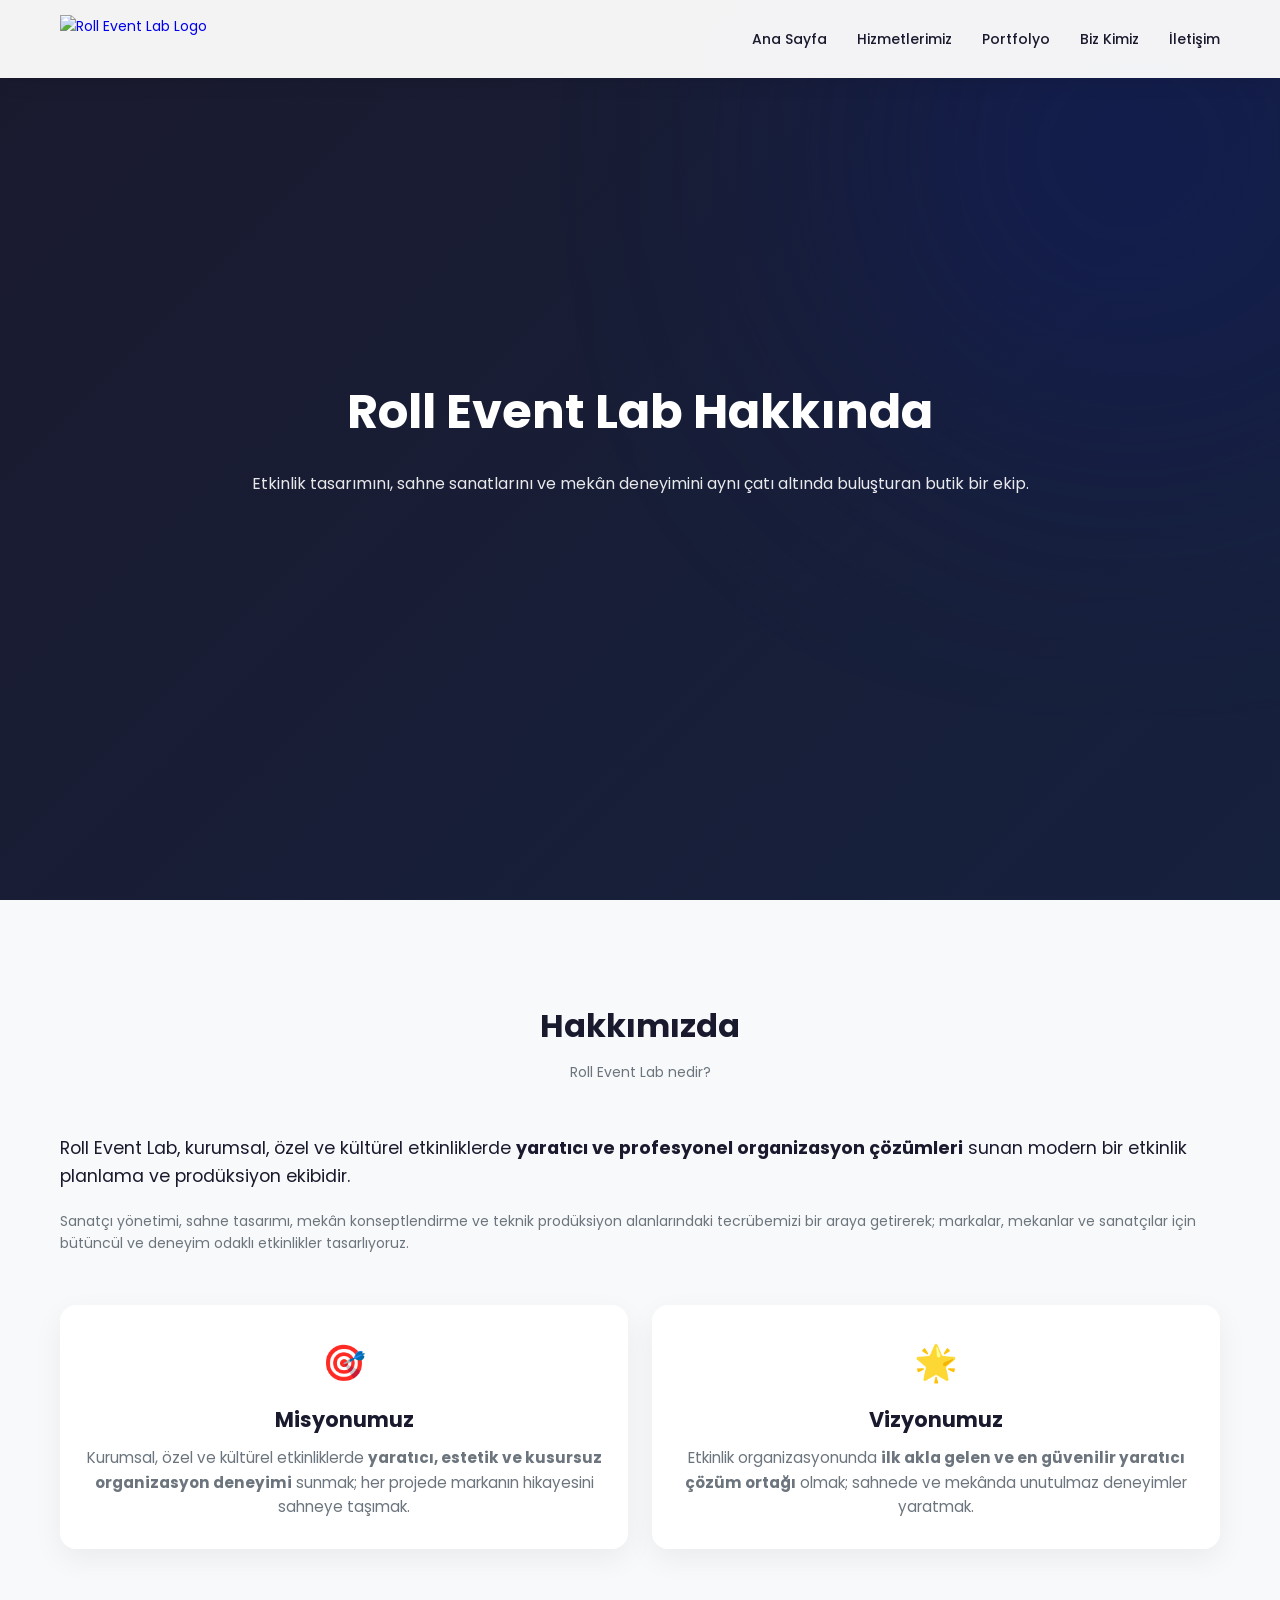
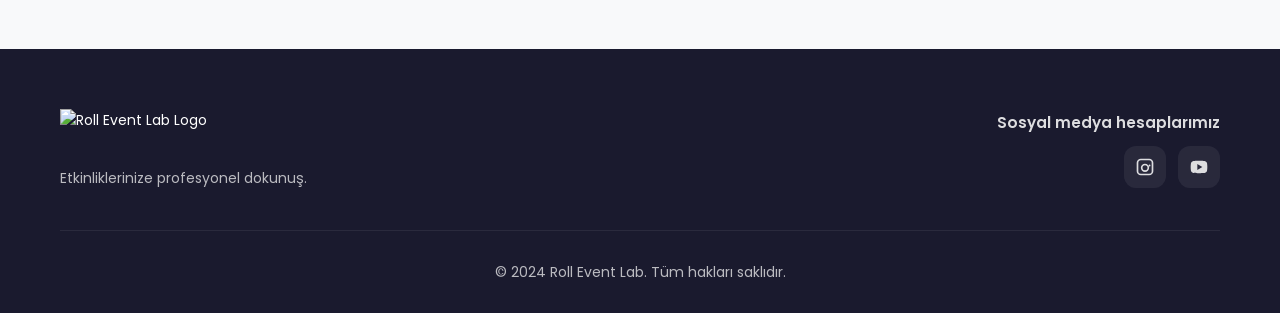
==== biz-kimiz.html @ 94742349 "Initial commit" ====
<!DOCTYPE html>
<html lang="tr">
<head>
    <meta charset="UTF-8">
    <meta name="viewport" content="width=device-width, initial-scale=1.0">
    <title>Biz Kimiz? | Roll Event Lab</title>
    <link rel="stylesheet" href="css.css">
    <link href="https://fonts.googleapis.com/css2?family=Poppins:wght@300;400;500;600;700&display=swap" rel="stylesheet">
</head>
<body>
    <nav class="navbar">
        <div class="container">
            <a href="index.html#anasayfa" class="logo"><img src="images/logo.jpg" alt="Roll Event Lab Logo"></a>
            <ul class="nav-links">
                <li><a href="index.html#anasayfa">Ana Sayfa</a></li>
                <li><a href="index.html#hizmetler">Hizmetlerimiz</a></li>
                <li><a href="portfolyo.html">Portfolyo</a></li>
                <li><a href="biz-kimiz.html">Biz Kimiz</a></li>
                <li><a href="index.html#iletisim">İletişim</a></li>
            </ul>
            <div class="hamburger">
                <span></span>
                <span></span>
                <span></span>
            </div>
        </div>
    </nav>

    <main class="about-detail-page">
        <section class="hero about-hero">
            <div class="hero-content">
                <h1>Roll Event Lab Hakkında</h1>
                <p>Etkinlik tasarımını, sahne sanatlarını ve mekân deneyimini aynı çatı altında buluşturan butik bir ekip.</p>
            </div>
        </section>

        <section id="hakkimizda-detay" class="about">
            <div class="container">
                <h2 class="section-title">Hakkımızda</h2>
                <p class="section-subtitle">Roll Event Lab nedir?</p>
                
                <div class="about-content">
                    <div class="about-text">
                        <p class="lead">
                            Roll Event Lab, kurumsal, özel ve kültürel etkinliklerde
                            <strong>yaratıcı ve profesyonel organizasyon çözümleri</strong> sunan modern bir etkinlik planlama ve prodüksiyon ekibidir.
                        </p>
                        <p>
                            Sanatçı yönetimi, sahne tasarımı, mekân konseptlendirme ve teknik prodüksiyon alanlarındaki tecrübemizi bir araya getirerek;
                            markalar, mekanlar ve sanatçılar için bütüncül ve deneyim odaklı etkinlikler tasarlıyoruz.
                        </p>
                    </div>
                </div>

                <div class="about-cards">
                    <div class="about-card">
                        <div class="about-card-icon">🎯</div>
                        <h3 class="about-card-title">Misyonumuz</h3>
                        <p>
                            Kurumsal, özel ve kültürel etkinliklerde
                            <strong>yaratıcı, estetik ve kusursuz organizasyon deneyimi</strong> sunmak; her projede markanın hikayesini sahneye taşımak.
                        </p>
                    </div>
                    <div class="about-card">
                        <div class="about-card-icon">🌟</div>
                        <h3 class="about-card-title">Vizyonumuz</h3>
                        <p>
                            Etkinlik organizasyonunda
                            <strong>ilk akla gelen ve en güvenilir yaratıcı çözüm ortağı</strong> olmak;
                            sahnede ve mekânda unutulmaz deneyimler yaratmak.
                        </p>
                    </div>
                </div>
            </div>
        </section>
    </main>

    <footer class="footer">
        <div class="container">
            <div class="footer-content">
                <div class="footer-brand">
                    <a href="index.html#anasayfa" class="logo"><img src="images/logo.jpg" alt="Roll Event Lab Logo"></a>
                    <p>Etkinliklerinize profesyonel dokunuş.</p>
                </div>
                <div class="footer-social">
                    <p class="footer-social-title">Sosyal medya hesaplarımız</p>
                    <div class="footer-social-links">
                        <a class="social-link" href="https://www.instagram.com/rolleventlab/" target="_blank" rel="noopener noreferrer" aria-label="Instagram">
                            <svg viewBox="0 0 24 24" aria-hidden="true" focusable="false">
                                <path d="M7 2h10a5 5 0 0 1 5 5v10a5 5 0 0 1-5 5H7a5 5 0 0 1-5-5V7a5 5 0 0 1 5-5zm10 2H7a3 3 0 0 0-3 3v10a3 3 0 0 0 3 3h10a3 3 0 0 0 3-3V7a3 3 0 0 0-3-3zm-5 4a5 5 0 1 1 0 10 5 5 0 0 1 0-10zm0 2a3 3 0 1 0 0 6 3 3 0 0 0 0-6zm5.5-.9a1.1 1.1 0 1 1 0 2.2 1.1 1.1 0 0 1 0-2.2z"/>
                            </svg>
                        </a>
                        <a class="social-link" href="https://www.youtube.com/@mabollaplus" target="_blank" rel="noopener noreferrer" aria-label="YouTube">
                            <svg viewBox="0 0 24 24" aria-hidden="true" focusable="false">
                                <path d="M21.6 7.2a3 3 0 0 0-2.1-2.1C17.6 4.6 12 4.6 12 4.6s-5.6 0-7.5.5A3 3 0 0 0 2.4 7.2 31.7 31.7 0 0 0 2 12a31.7 31.7 0 0 0 .4 4.8 3 3 0 0 0 2.1 2.1c1.9.5 7.5.5 7.5.5s5.6 0 7.5-.5a3 3 0 0 0 2.1-2.1A31.7 31.7 0 0 0 22 12a31.7 31.7 0 0 0-.4-4.8zM10 15.5v-7l6 3.5-6 3.5z"/>
                            </svg>
                        </a>
                    </div>
                </div>
            </div>
            <div class="footer-bottom">
                <p>&copy; 2024 Roll Event Lab. Tüm hakları saklıdır.</p>
            </div>
        </div>
    </footer>

    <script src="js.js"></script>
</body>
</html>
---- css.css ----
* {
    margin: 0;
    padding: 0;
    box-sizing: border-box;
}

:root {
    --primary: #001DA5;
    --secondary: #FF6B6B;
    --dark: #1a1a2e;
    --light: #f8f9fa;
    --gray: #6c757d;
}

body {
    font-family: 'Poppins', sans-serif;
    color: var(--dark);
    line-height: 1.6;
    font-size: 14px;
}

.container {
    max-width: 1200px;
    margin: 0 auto;
    padding: 0 20px;
}

/* Navbar */
.navbar {
    position: fixed;
    top: 0;
    width: 100%;
    background: rgba(255, 255, 255, 0.95);
    backdrop-filter: blur(10px);
    z-index: 1000;
    padding: 15px 0;
    box-shadow: 0 2px 20px rgba(0,0,0,0.1);
}

.navbar .container {
    display: flex;
    justify-content: space-between;
    align-items: center;
}

.logo {
    display: flex;
    align-items: center;
    text-decoration: none;
}

.logo img {
    height: 48px;
    width: auto;
    object-fit: contain;
    transition: transform 0.3s ease;
}

.logo:hover img {
    transform: scale(1.03);
}

.logo span {
    color: var(--primary);
    font-weight: 400;
}

.nav-links {
    display: flex;
    list-style: none;
    gap: 30px;
}

.nav-links a {
    text-decoration: none;
    color: var(--dark);
    font-weight: 500;
    transition: color 0.3s;
}

.nav-links a:hover {
    color: var(--primary);
}

.nav-item-has-dropdown {
    position: relative;
}

.nav-dropdown {
    position: absolute;
    top: 130%;
    left: 0;
    list-style: none;
    padding: 10px 0;
    margin: 0;
    min-width: 190px;
    background: #fff;
    box-shadow: 0 12px 30px rgba(0,0,0,0.12);
    border-radius: 12px;
    display: none;
    z-index: 1100;
}

.nav-dropdown li a {
    display: block;
    padding: 8px 16px;
    font-size: 0.9rem;
    color: var(--dark);
    white-space: nowrap;
}

.nav-dropdown li a:hover {
    background: rgba(108, 99, 255, 0.06);
    color: var(--primary);
}

@media (hover: hover) {
    .nav-item-has-dropdown:hover .nav-dropdown {
        display: block;
    }
}

.hamburger {
    display: none;
    flex-direction: column;
    cursor: pointer;
    gap: 5px;
}

.hamburger span {
    width: 25px;
    height: 3px;
    background: var(--dark);
    transition: 0.3s;
}

/* Hero */
.hero {
    height: 100vh;
    background: linear-gradient(135deg, var(--dark) 0%, #16213e 100%);
    display: flex;
    align-items: center;
    justify-content: center;
    text-align: center;
    color: white;
    position: relative;
    overflow: hidden;
}

.hero::before {
    content: '';
    position: absolute;
    width: 500px;
    height: 500px;
    background: var(--primary);
    border-radius: 50%;
    filter: blur(150px);
    opacity: 0.3;
    top: -100px;
    right: -100px;
}

.hero-content {
    z-index: 1;
}

.hero h1 {
    font-size: 3rem;
    margin-bottom: 20px;
    font-weight: 700;
}

.hero h1 span {
    color: var(--primary);
}

.hero p {
    font-size: 1rem;
    margin-bottom: 30px;
    opacity: 0.9;
}

.btn {
    display: inline-block;
    padding: 15px 40px;
    background: var(--primary);
    color: white;
    text-decoration: none;
    border-radius: 50px;
    font-weight: 600;
    transition: transform 0.3s, box-shadow 0.3s;
    border: none;
    cursor: pointer;
}

.btn:hover {
    transform: translateY(-3px);
    box-shadow: 0 10px 30px rgba(108, 99, 255, 0.4);
}

/* Section Titles */
.section-title {
    font-size: 2rem;
    text-align: center;
    margin-bottom: 10px;
}

.section-subtitle {
    text-align: center;
    color: var(--gray);
    margin-bottom: 50px;
}

/* Services */
.services {
    padding: 100px 0;
    background: var(--light);
}

.services-grid {
    display: grid;
    grid-template-columns: repeat(3, minmax(0, 1fr));
    gap: 24px;
}

.service-card {
    background: white;
    padding: 28px 22px;
    border-radius: 20px;
    text-align: center;
    transition: transform 0.3s, box-shadow 0.3s;
    text-decoration: none;
    display: block;
    color: inherit;
}

.service-card:hover {
    transform: translateY(-10px);
    box-shadow: 0 20px 40px rgba(0,0,0,0.1);
}

.service-icon {
    font-size: 3rem;
    margin-bottom: 20px;
}

.service-card h3 {
    margin-bottom: 15px;
    color: var(--dark);
}

.service-card p {
    color: var(--gray);
}

.service-sublist {
    list-style: none;
    margin-top: 15px;
    padding-left: 0;
    color: var(--gray);
    font-size: 0.9rem;
}

.service-sublist li {
    margin-bottom: 4px;
}

.service-sublist li::before {
    content: "•";
    margin-right: 6px;
    color: var(--primary);
}

/* Service Detail Pages */
.service-detail-hero {
    height: 60vh;
    min-height: 400px;
    background-size: cover;
    background-position: center;
    background-color: var(--dark);
    display: flex;
    align-items: center;
    justify-content: center;
    position: relative;
    color: white;
    text-align: center;
    margin-top: 60px;
}

.service-detail-hero::before {
    content: '';
    position: absolute;
    inset: 0;
    background: rgba(26, 26, 46, 0.7);
}

.service-detail-hero .hero-content {
    position: relative;
    z-index: 1;
    max-width: 800px;
    padding: 0 20px;
}

.service-detail-hero h1 {
    font-size: 3.5rem;
    margin-bottom: 20px;
    font-weight: 700;
}

.service-detail-hero p {
    font-size: 1.2rem;
    opacity: 0.9;
}

.service-sub-sections {
    padding: 80px 0;
    background: var(--light);
}

.sub-service-row {
    display: flex;
    align-items: center;
    gap: 50px;
    margin-bottom: 80px;
}

.sub-service-row:last-child {
    margin-bottom: 0;
}

.sub-service-row:nth-child(even) {
    flex-direction: row-reverse;
}

.sub-service-image {
    flex: 1;
    border-radius: 20px;
    overflow: hidden;
    box-shadow: 0 15px 35px rgba(0,0,0,0.1);
}

.sub-service-image img {
    width: 100%;
    height: 400px;
    object-fit: cover;
    display: block;
    background: #eef2f5; 
}

.sub-service-text {
    flex: 1;
}

.sub-service-text h2 {
    font-size: 2rem;
    color: var(--primary);
    margin-bottom: 20px;
}

.sub-service-text p {
    font-size: 1.1rem;
    color: var(--gray);
    line-height: 1.8;
}

/* Animated Scrolling Portfolio (Marquee) */
.scrolling-portfolio {
    display: flex;
    height: 100vh;
    padding-top: 70px; /* Navbar height */
    padding-bottom: 0;
    overflow: hidden;
    gap: 0;
    background: var(--dark);
    padding-inline: 0;
}

.scroll-column {
    flex: 1;
    overflow: hidden;
    position: relative;
    border-radius: 0;
}

.scroll-track {
    display: flex;
    flex-direction: column;
    gap: 0;
    width: 100%;
}

.scroll-column.up .scroll-track {
    animation: scroll-up 45s linear infinite;
}

.scroll-column.down .scroll-track {
    transform: translateY(-50%);
    animation: scroll-down 45s linear infinite;
}

.scroll-column:hover .scroll-track {
    animation-play-state: paused;
}

.scroll-item {
    width: 100%;
    position: relative;
    border-radius: 0;
    overflow: hidden;
    cursor: crosshair;
}

.scroll-item img {
    width: 100%;
    height: auto;
    display: block;
    transition: transform 0.5s ease;
    background: var(--dark);
}

.scroll-item:hover img {
    transform: scale(1.08); /* Hover'da hafif yakınlaşsın */
}

@keyframes scroll-up {
    0% { transform: translateY(0); }
    100% { transform: translateY(-50%); }
}

@keyframes scroll-down {
    0% { transform: translateY(-50%); }
    100% { transform: translateY(0); }
}

/* Portfolio (Homepage) */
.portfolio {
    padding: 100px 0;
}

.portfolio-grid {
    column-count: 3;
    column-gap: 25px;
}

.portfolio-item {
    position: relative;
    border-radius: 20px;
    overflow: hidden;
    cursor: pointer;
    margin-bottom: 25px;
    break-inside: avoid;
}

.portfolio-image {
    width: 100%;
    height: 260px;
    object-fit: cover;
    object-position: center;
    display: block;
    transition: transform 0.5s;
}

/* Ekran Okuyucular İçin Erişilebilirlik (Accessibility) */
.sr-only {
    position: absolute;
    width: 1px;
    height: 1px;
    padding: 0;
    margin: -1px;
    overflow: hidden;
    clip: rect(0, 0, 0, 0);
    white-space: nowrap;
    border-width: 0;
}

.portfolio-overlay {
    position: absolute;
    bottom: 0;
    left: 0;
    right: 0;
    padding: 30px;
    background: linear-gradient(transparent, rgba(0,0,0,0.8));
    color: white;
    transform: translateY(20px);
    opacity: 0;
    transition: 0.3s;
}

.portfolio-item:hover .portfolio-overlay {
    transform: translateY(0);
    opacity: 1;
}

.portfolio-item:hover .portfolio-image {
    transform: scale(1.1);
}

.portfolio-overlay h3 {
    font-size: 1.3rem;
    margin-bottom: 5px;
}

.portfolio-overlay p {
    opacity: 0.8;
    font-size: 0.9rem;
}

/* About */
.about {
    padding: 100px 0;
    background: var(--light);
}

.about-cards {
    margin-top: 50px;
    display: grid;
    grid-template-columns: repeat(auto-fit, minmax(260px, 1fr));
    gap: 24px;
}

.about-card {
    background: #fff;
    padding: 30px 24px;
    border-radius: 16px;
    text-align: center;
    box-shadow: 0 10px 30px rgba(0,0,0,0.06);
}

.about-card-icon {
    font-size: 2.2rem;
    margin-bottom: 12px;
}

.about-card-title {
    font-size: 1.3rem;
    margin-bottom: 10px;
}

.about-card p {
    color: var(--gray);
    font-size: 0.95rem;
    line-height: 1.6;
}

.about-text .lead {
    font-size: 1.1rem;
    color: var(--dark);
    margin-bottom: 20px;
}

.about-text p {
    color: var(--gray);
    margin-bottom: 15px;
}

.stats {
    display: flex;
    gap: 50px;
    margin-top: 40px;
    justify-content: center;
}

.stat {
    text-align: center;
}

.stat-number {
    display: block;
    font-size: 2.5rem;
    font-weight: 700;
    color: var(--primary);
}

.stat-label {
    color: var(--gray);
    font-size: 0.9rem;
}

/* Contact */
.contact {
    padding: 70px 0;
}

.contact-wrapper {
    display: grid;
    grid-template-columns: 1fr 2fr;
    gap: 50px;
}

.contact-item {
    display: flex;
    gap: 15px;
    margin-bottom: 30px;
}

.contact-icon {
    font-size: 1.5rem;
}

.contact-item h4 {
    margin-bottom: 5px;
}

.contact-item p {
    color: var(--gray);
}

.contact-form {
    display: flex;
    flex-direction: column;
    gap: 20px;
}

.contact-form input,
.contact-form textarea {
    padding: 10px 15px;
    border: 2px solid #eee;
    border-radius: 10px;
    font-family: inherit;
    font-size: 0.9rem;
    transition: border-color 0.3s;
}

.contact-form input:focus,
.contact-form textarea:focus {
    outline: none;
    border-color: var(--primary);
}

/* Footer */
.footer {
    background: var(--dark);
    color: white;
    padding: 60px 0 30px;
}

.footer-content {
    display: flex;
    justify-content: space-between;
    align-items: center;
    margin-bottom: 40px;
}

.footer-brand .logo {
    color: white;
}

.footer-brand p {
    margin-top: 10px;
    opacity: 0.7;
}

.footer-social {
    display: flex;
    flex-direction: column;
    align-items: flex-end;
    gap: 10px;
}

.footer-social-title {
    margin: 0;
    font-size: 0.95rem;
    font-weight: 600;
    opacity: 0.85;
}

.footer-social-links {
    display: flex;
    gap: 12px;
}

.footer-social a {
    color: white;
    text-decoration: none;
    opacity: 0.85;
    transition: opacity 0.2s, transform 0.2s, background 0.2s;
}

.social-link {
    width: 42px;
    height: 42px;
    display: inline-flex;
    align-items: center;
    justify-content: center;
    border-radius: 12px;
    background: rgba(255, 255, 255, 0.08);
}

.social-link svg {
    width: 20px;
    height: 20px;
    fill: currentColor;
}

.footer-social a:hover {
    opacity: 1;
    transform: translateY(-2px);
    background: rgba(255, 255, 255, 0.14);
}

.footer-bottom {
    text-align: center;
    padding-top: 30px;
    border-top: 1px solid rgba(255,255,255,0.1);
    opacity: 0.7;
}

/* Responsive */
@media (max-width: 768px) {
    .nav-links {
        position: fixed;
        top: 60px;
        left: 0;
        right: 0;
        background: white;
        flex-direction: column;
        gap: 15px;
        padding: 15px 20px;
        box-shadow: 0 10px 30px rgba(0,0,0,0.15);
        display: none;
        z-index: 1001;
    }
    
    .nav-links.active {
        display: flex;
    }

    .nav-item-has-dropdown {
        width: 100%;
    }

    .nav-dropdown {
        position: static;
        box-shadow: none;
        border-radius: 0;
        padding: 4px 0 0;
    }
    
    .hamburger {
        display: flex;
        z-index: 1002;
    }
    
    .hero h1 {
        font-size: 2.2rem;
    }
    
    .services-grid {
        grid-template-columns: repeat(1, minmax(0, 1fr));
    }
    
    .portfolio-grid {
        column-count: 1;
    }
    
    .contact-wrapper {
        grid-template-columns: 1fr;
    }
    
    .stats {
        flex-direction: column;
        gap: 20px;
    }
    
    .sub-service-row, .sub-service-row:nth-child(even) {
        flex-direction: column;
        gap: 30px;
    }
    
    .service-detail-hero h1 {
        font-size: 2.2rem;
    }
    
    .sub-service-image img {
        height: 250px;
    }
    
    .footer-content {
        flex-direction: column;
        text-align: center;
        gap: 30px;
    }
    
    .footer-social {
        align-items: center;
    }
}

/* --- Portfolio Modal (Popup) --- */
.portfolio-modal {
    position: fixed;
    top: 0;
    left: 0;
    width: 100vw;
    height: 100vh;
    background: rgba(10, 10, 20, 0.75);
    backdrop-filter: blur(15px);
    -webkit-backdrop-filter: blur(15px);
    z-index: 9999;
    display: flex;
    align-items: center;
    justify-content: center;
    opacity: 0;
    visibility: hidden;
    transition: opacity 0.4s ease, visibility 0.4s;
    padding: 20px;
}

.portfolio-modal.active {
    opacity: 1;
    visibility: visible;
}

.modal-content {
    background: #1e1e2f;
    border-radius: 20px;
    width: 100%;
    max-width: 900px;
    max-height: 90vh;
    display: flex;
    overflow: hidden;
    box-shadow: 0 30px 60px rgba(0,0,0,0.5);
    transform: translateY(30px) scale(0.95);
    transition: transform 0.4s cubic-bezier(0.165, 0.84, 0.44, 1);
    position: relative;
}

.portfolio-modal.active .modal-content {
    transform: translateY(0) scale(1);
}

.modal-close {
    position: absolute;
    top: 20px;
    right: 20px;
    width: 40px;
    height: 40px;
    background: rgba(255, 255, 255, 0.1);
    backdrop-filter: blur(5px);
    border-radius: 50%;
    display: flex;
    align-items: center;
    justify-content: center;
    cursor: pointer;
    font-size: 1.5rem;
    color: white;
    z-index: 10;
    transition: background 0.3s, transform 0.3s;
    border: none;
}

.modal-close:hover {
    background: rgba(255, 255, 255, 0.25);
    transform: scale(1.1);
}

.modal-image {
    flex: 1.3;
    background: #000;
}

.modal-image img {
    width: 100%;
    height: 100%;
    object-fit: cover;
    display: block;
}

.modal-text {
    flex: 1;
    padding: 40px;
    display: flex;
    flex-direction: column;
    justify-content: center;
}

.modal-text h2 {
    font-size: 2rem;
    color: var(--primary);
    margin-bottom: 15px;
    line-height: 1.2;
}

.modal-text p {
    font-size: 1.05rem;
    color: var(--light);
    line-height: 1.7;
    opacity: 0.9;
}

/* Slider in Modal */
.modal-slider {
    position: relative;
    width: 100%;
    height: 100%;
    overflow: hidden;
    background: #000;
}

.slider-track {
    display: flex;
    width: 100%;
    height: 100%;
    transition: transform 0.4s cubic-bezier(0.25, 1, 0.5, 1);
}

.slider-slide {
    min-width: 100%;
    height: 100%;
    position: relative;
    display: flex;
    align-items: center;
    justify-content: center;
}

.slider-slide img {
    width: 100%;
    height: 100%;
    object-fit: cover;
    display: block;
}

.slider-btn {
    position: absolute;
    top: 50%;
    transform: translateY(-50%);
    background: rgba(10, 10, 20, 0.6);
    color: white;
    border: none;
    width: 44px;
    height: 44px;
    border-radius: 50%;
    display: flex;
    align-items: center;
    justify-content: center;
    cursor: pointer;
    z-index: 10;
    transition: background 0.3s, transform 0.3s;
    font-size: 1.2rem;
    backdrop-filter: blur(5px);
}

.slider-btn:hover {
    background: var(--primary); 
    transform: translateY(-50%) scale(1.1);
}

.slider-btn.prev { left: 15px; }
.slider-btn.next { right: 15px; }

.slider-dots {
    position: absolute;
    bottom: 25px;
    left: 50%;
    transform: translateX(-50%);
    display: flex;
    gap: 8px;
    z-index: 10;
}

.slider-dot {
    width: 10px;
    height: 10px;
    border-radius: 50%;
    background: rgba(255, 255, 255, 0.3);
    cursor: pointer;
    transition: background 0.3s, transform 0.3s;
}

.slider-dot.active {
    background: white;
    transform: scale(1.3);
}

@media (max-width: 992px) {
    .scroll-column:nth-child(4) { display: none; } /* Tablette 3 kolon kalsın */
}

@media (max-width: 768px) {
    .modal-content {
        flex-direction: column;
        overflow-y: auto;
    }
    .modal-image {
        height: 300px;
        flex: none;
    }
    .modal-text {
        padding: 30px 20px;
    }
}

@media (max-width: 576px) {
    .scrolling-portfolio { padding-top: 60px; }
    .scroll-column:nth-child(3) { display: none; } /* Mobilde 2 kolon kalsın */
}

/* ------------------------------------------- */
/* Ana Sayfa: Yatay Akan Portfolyo (Marquee)   */
/* ------------------------------------------- */
.portfolio-marquee-section {
    padding: var(--section-padding) 0;
    background: var(--light);
    overflow: hidden; 
}

.hm-wrapper {
    position: relative;
    width: 100vw;
    height: 380px;
    overflow: hidden;
    display: flex;
    align-items: center;
    margin-left: calc(-50vw + 50%); /* Full width hack */
}

/* Sol ve sağ kenarlara fade efekti */
.hm-wrapper::before,
.hm-wrapper::after {
    content: '';
    position: absolute;
    top: 0;
    width: 10%;
    height: 100%;
    z-index: 2;
    pointer-events: none;
}
.hm-wrapper::before {
    left: 0;
    background: linear-gradient(to right, var(--light) 0%, transparent 100%);
}
.hm-wrapper::after {
    right: 0;
    background: linear-gradient(to left, var(--light) 0%, transparent 100%);
}

.hm-track {
    display: flex;
    gap: 30px;
    width: max-content;
    animation: hmScroll 35s linear infinite;
}

.hm-track:hover {
    animation-play-state: paused;
}

.hm-item {
    width: 500px;
    height: 320px;
    border-radius: 12px;
    overflow: hidden;
    position: relative;
    box-shadow: 0 10px 30px rgba(0, 0, 0, 0.1);
    transition: transform 0.4s ease, box-shadow 0.4s ease;
    cursor: auto;
}

.hm-item:hover {
    transform: translateY(-8px) scale(1.02);
    box-shadow: 0 15px 40px rgba(0, 0, 0, 0.15);
}

.hm-item img {
    width: 100%;
    height: 100%;
    object-fit: cover;
    display: block;
    transition: transform 0.6s ease;
}

.hm-item:hover img {
    transform: scale(1.06); 
}

@keyframes hmScroll {
    0% {
        transform: translateX(0);
    }
    100% {
        transform: translateX(calc(-50% - 15px)); 
    }
}

@media (max-width: 992px) {
    .hm-item {
        width: 350px;
        height: 250px;
    }
    .hm-wrapper { height: 300px; }
}

@media (max-width: 576px) {
    .hm-item {
        width: 280px;
        height: 200px;
    }
    .hm-wrapper { height: 250px; }
    .hm-wrapper::before, .hm-wrapper::after {
        width: 12%;
    }
}

/* ------------------------------------------- */
/* Portfolyo Sayfası: Filtrelenebilir Masonry Grid */
/* ------------------------------------------- */
.portfolio-page-header {
    padding-top: 150px;
    padding-bottom: 40px;
    background: var(--light);
}

.portfolio-filters {
    display: flex;
    justify-content: center;
    flex-wrap: wrap;
    gap: 15px;
    margin-top: 40px;
}

.filter-btn {
    padding: 10px 24px;
    background: transparent;
    border: 2px solid var(--primary);
    color: var(--primary);
    border-radius: 30px;
    font-weight: 500;
    cursor: pointer;
    transition: all 0.3s ease;
    font-family: 'Space Grotesk', sans-serif;
    letter-spacing: 0.5px;
}

.filter-btn:hover,
.filter-btn.active {
    background: var(--primary);
    color: white;
}

.portfolio-grid-container {
    padding-bottom: 100px;
    min-height: 50vh;
}

.portfolio-gallery {
    display: grid;
    grid-template-columns: repeat(auto-fill, minmax(300px, 1fr));
    gap: 30px;
    transition: all 0.5s ease;
}

.gallery-item {
    position: relative;
    border-radius: 12px;
    overflow: hidden;
    aspect-ratio: 4/5;
    cursor: pointer;
    box-shadow: 0 4px 15px rgba(0,0,0,0.05);
    transition: transform 0.4s ease, opacity 0.4s ease, box-shadow 0.4s ease;
}

.gallery-item.hidden {
    display: none;
}

.gallery-item img {
    width: 100%;
    height: 100%;
    object-fit: cover;
    display: block;
    transition: transform 0.6s ease;
}

.gallery-item:hover img {
    transform: scale(1.08);
}

.gallery-overlay {
    position: absolute;
    bottom: 0; left: 0; width: 100%;
    padding: 60px 20px 20px;
    background: linear-gradient(to top, rgba(0,0,0,0.9), transparent);
    color: white;
    transform: translateY(10px);
    opacity: 0;
    transition: all 0.4s ease;
}

.gallery-item:hover .gallery-overlay {
    transform: translateY(0);
    opacity: 1;
}

.gallery-overlay h3 {
    margin-bottom: 5px;
    font-size: 1.25rem;
    font-weight: 600;
}

.gallery-overlay span {
    font-size: 0.85rem;
    color: var(--primary-light, #9d96ff);
    text-transform: uppercase;
    letter-spacing: 1.5px;
    font-weight: 500;
}
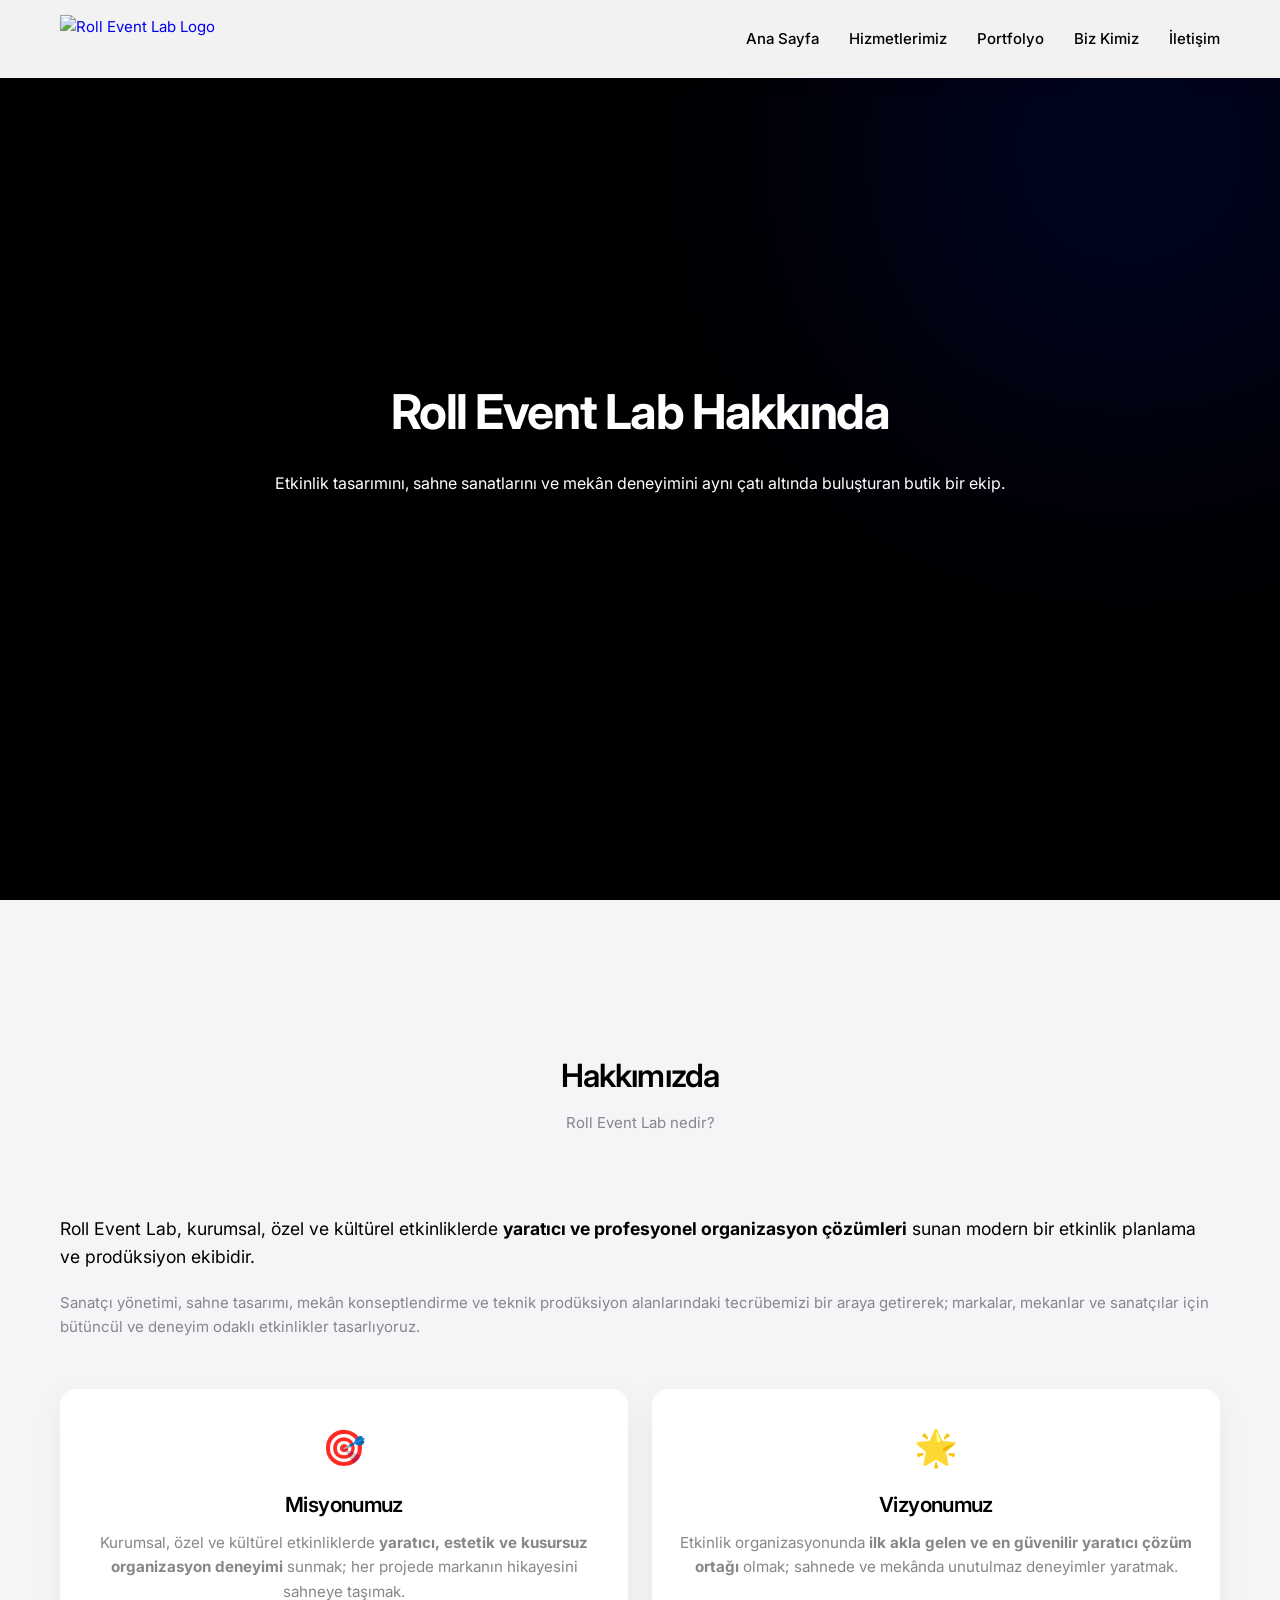
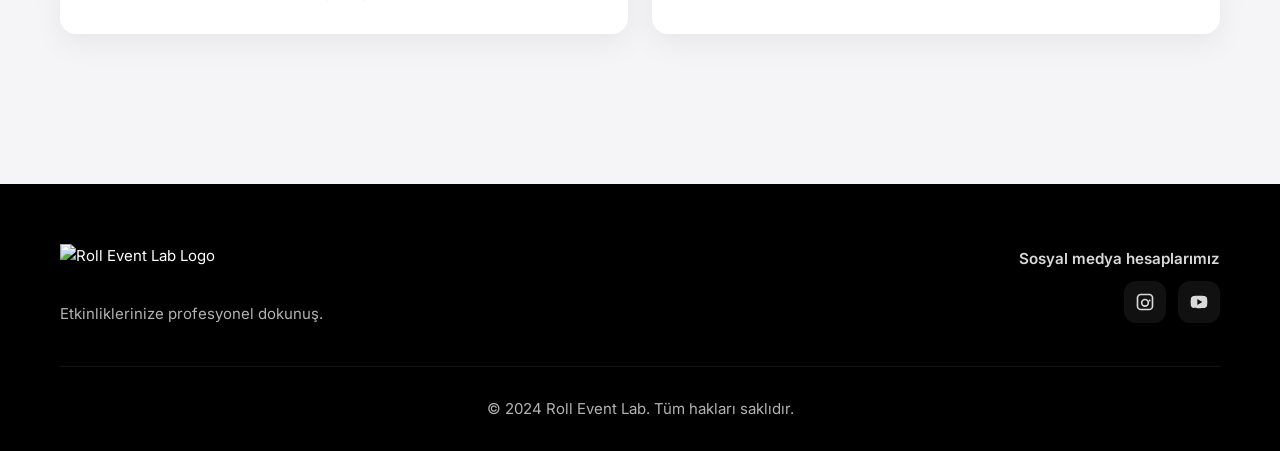
==== commit dfb67129: "add" ====
--- a/biz-kimiz.html
+++ b/biz-kimiz.html
@@ -1,12 +1,15 @@
 <!DOCTYPE html>
 <html lang="tr">
+
 <head>
     <meta charset="UTF-8">
     <meta name="viewport" content="width=device-width, initial-scale=1.0">
     <title>Biz Kimiz? | Roll Event Lab</title>
     <link rel="stylesheet" href="css.css">
-    <link href="https://fonts.googleapis.com/css2?family=Poppins:wght@300;400;500;600;700&display=swap" rel="stylesheet">
+    <link href="https://fonts.googleapis.com/css2?family=Inter:wght@300;400;500;600;700&display=swap"
+        rel="stylesheet">
 </head>
+
 <body>
     <nav class="navbar">
         <div class="container">
@@ -30,7 +33,8 @@
         <section class="hero about-hero">
             <div class="hero-content">
                 <h1>Roll Event Lab Hakkında</h1>
-                <p>Etkinlik tasarımını, sahne sanatlarını ve mekân deneyimini aynı çatı altında buluşturan butik bir ekip.</p>
+                <p>Etkinlik tasarımını, sahne sanatlarını ve mekân deneyimini aynı çatı altında buluşturan butik bir
+                    ekip.</p>
             </div>
         </section>
 
@@ -38,15 +42,17 @@
             <div class="container">
                 <h2 class="section-title">Hakkımızda</h2>
                 <p class="section-subtitle">Roll Event Lab nedir?</p>
-                
+
                 <div class="about-content">
                     <div class="about-text">
                         <p class="lead">
                             Roll Event Lab, kurumsal, özel ve kültürel etkinliklerde
-                            <strong>yaratıcı ve profesyonel organizasyon çözümleri</strong> sunan modern bir etkinlik planlama ve prodüksiyon ekibidir.
+                            <strong>yaratıcı ve profesyonel organizasyon çözümleri</strong> sunan modern bir etkinlik
+                            planlama ve prodüksiyon ekibidir.
                         </p>
                         <p>
-                            Sanatçı yönetimi, sahne tasarımı, mekân konseptlendirme ve teknik prodüksiyon alanlarındaki tecrübemizi bir araya getirerek;
+                            Sanatçı yönetimi, sahne tasarımı, mekân konseptlendirme ve teknik prodüksiyon alanlarındaki
+                            tecrübemizi bir araya getirerek;
                             markalar, mekanlar ve sanatçılar için bütüncül ve deneyim odaklı etkinlikler tasarlıyoruz.
                         </p>
                     </div>
@@ -58,7 +64,8 @@
                         <h3 class="about-card-title">Misyonumuz</h3>
                         <p>
                             Kurumsal, özel ve kültürel etkinliklerde
-                            <strong>yaratıcı, estetik ve kusursuz organizasyon deneyimi</strong> sunmak; her projede markanın hikayesini sahneye taşımak.
+                            <strong>yaratıcı, estetik ve kusursuz organizasyon deneyimi</strong> sunmak; her projede
+                            markanın hikayesini sahneye taşımak.
                         </p>
                     </div>
                     <div class="about-card">
@@ -85,14 +92,18 @@
                 <div class="footer-social">
                     <p class="footer-social-title">Sosyal medya hesaplarımız</p>
                     <div class="footer-social-links">
-                        <a class="social-link" href="https://www.instagram.com/rolleventlab/" target="_blank" rel="noopener noreferrer" aria-label="Instagram">
+                        <a class="social-link" href="https://www.instagram.com/rolleventlab/" target="_blank"
+                            rel="noopener noreferrer" aria-label="Instagram">
                             <svg viewBox="0 0 24 24" aria-hidden="true" focusable="false">
-                                <path d="M7 2h10a5 5 0 0 1 5 5v10a5 5 0 0 1-5 5H7a5 5 0 0 1-5-5V7a5 5 0 0 1 5-5zm10 2H7a3 3 0 0 0-3 3v10a3 3 0 0 0 3 3h10a3 3 0 0 0 3-3V7a3 3 0 0 0-3-3zm-5 4a5 5 0 1 1 0 10 5 5 0 0 1 0-10zm0 2a3 3 0 1 0 0 6 3 3 0 0 0 0-6zm5.5-.9a1.1 1.1 0 1 1 0 2.2 1.1 1.1 0 0 1 0-2.2z"/>
+                                <path
+                                    d="M7 2h10a5 5 0 0 1 5 5v10a5 5 0 0 1-5 5H7a5 5 0 0 1-5-5V7a5 5 0 0 1 5-5zm10 2H7a3 3 0 0 0-3 3v10a3 3 0 0 0 3 3h10a3 3 0 0 0 3-3V7a3 3 0 0 0-3-3zm-5 4a5 5 0 1 1 0 10 5 5 0 0 1 0-10zm0 2a3 3 0 1 0 0 6 3 3 0 0 0 0-6zm5.5-.9a1.1 1.1 0 1 1 0 2.2 1.1 1.1 0 0 1 0-2.2z" />
                             </svg>
                         </a>
-                        <a class="social-link" href="https://www.youtube.com/@mabollaplus" target="_blank" rel="noopener noreferrer" aria-label="YouTube">
+                        <a class="social-link" href="https://www.youtube.com/@mabollaplus" target="_blank"
+                            rel="noopener noreferrer" aria-label="YouTube">
                             <svg viewBox="0 0 24 24" aria-hidden="true" focusable="false">
-                                <path d="M21.6 7.2a3 3 0 0 0-2.1-2.1C17.6 4.6 12 4.6 12 4.6s-5.6 0-7.5.5A3 3 0 0 0 2.4 7.2 31.7 31.7 0 0 0 2 12a31.7 31.7 0 0 0 .4 4.8 3 3 0 0 0 2.1 2.1c1.9.5 7.5.5 7.5.5s5.6 0 7.5-.5a3 3 0 0 0 2.1-2.1A31.7 31.7 0 0 0 22 12a31.7 31.7 0 0 0-.4-4.8zM10 15.5v-7l6 3.5-6 3.5z"/>
+                                <path
+                                    d="M21.6 7.2a3 3 0 0 0-2.1-2.1C17.6 4.6 12 4.6 12 4.6s-5.6 0-7.5.5A3 3 0 0 0 2.4 7.2 31.7 31.7 0 0 0 2 12a31.7 31.7 0 0 0 .4 4.8 3 3 0 0 0 2.1 2.1c1.9.5 7.5.5 7.5.5s5.6 0 7.5-.5a3 3 0 0 0 2.1-2.1A31.7 31.7 0 0 0 22 12a31.7 31.7 0 0 0-.4-4.8zM10 15.5v-7l6 3.5-6 3.5z" />
                             </svg>
                         </a>
                     </div>
@@ -106,7 +117,5 @@
 
     <script src="js.js"></script>
 </body>
-</html>
 
-
-
+</html>
--- a/css.css
+++ b/css.css
@@ -7,16 +7,23 @@
 :root {
     --primary: #001DA5;
     --secondary: #FF6B6B;
-    --dark: #1a1a2e;
-    --light: #f8f9fa;
-    --gray: #6c757d;
+    --dark: #000000;
+    --light: #f5f5f7;
+    --gray: #86868b;
 }
 
 body {
-    font-family: 'Poppins', sans-serif;
+    font-family: -apple-system, BlinkMacSystemFont, "Inter", "SF Pro Display", "Segoe UI", Roboto, Helvetica, Arial, sans-serif;
     color: var(--dark);
     line-height: 1.6;
-    font-size: 14px;
+    font-size: 15px;
+    -webkit-font-smoothing: antialiased;
+    -moz-osx-font-smoothing: grayscale;
+}
+
+h1, h2, h3, h4, h5, h6 {
+    letter-spacing: -0.03em;
+    font-weight: 600;
 }
 
 .container {
@@ -34,7 +41,7 @@
     backdrop-filter: blur(10px);
     z-index: 1000;
     padding: 15px 0;
-    box-shadow: 0 2px 20px rgba(0,0,0,0.1);
+    box-shadow: 0 2px 20px rgba(0, 0, 0, 0.1);
 }
 
 .navbar .container {
@@ -95,7 +102,7 @@
     margin: 0;
     min-width: 190px;
     background: #fff;
-    box-shadow: 0 12px 30px rgba(0,0,0,0.12);
+    box-shadow: 0 12px 30px rgba(0, 0, 0, 0.12);
     border-radius: 12px;
     display: none;
     z-index: 1100;
@@ -137,7 +144,7 @@
 /* Hero */
 .hero {
     height: 100vh;
-    background: linear-gradient(135deg, var(--dark) 0%, #16213e 100%);
+    background: #000000;
     display: flex;
     align-items: center;
     justify-content: center;
@@ -164,10 +171,23 @@
     z-index: 1;
 }
 
+@keyframes fadeUp {
+    0% {
+        opacity: 0;
+        transform: translateY(30px);
+    }
+    100% {
+        opacity: 1;
+        transform: translateY(0);
+    }
+}
+
 .hero h1 {
     font-size: 3rem;
     margin-bottom: 20px;
     font-weight: 700;
+    opacity: 0;
+    animation: fadeUp 1s cubic-bezier(0.16, 1, 0.3, 1) 0.2s forwards;
 }
 
 .hero h1 span {
@@ -177,7 +197,8 @@
 .hero p {
     font-size: 1rem;
     margin-bottom: 30px;
-    opacity: 0.9;
+    opacity: 0;
+    animation: fadeUp 1s cubic-bezier(0.16, 1, 0.3, 1) 0.4s forwards;
 }
 
 .btn {
@@ -193,9 +214,14 @@
     cursor: pointer;
 }
 
+.hero .btn {
+    opacity: 0;
+    animation: fadeUp 1s cubic-bezier(0.16, 1, 0.3, 1) 0.6s forwards;
+}
+
 .btn:hover {
-    transform: translateY(-3px);
-    box-shadow: 0 10px 30px rgba(108, 99, 255, 0.4);
+    transform: translateY(-2px);
+    box-shadow: 0 10px 30px rgba(0, 29, 165, 0.3);
 }
 
 /* Section Titles */
@@ -208,19 +234,19 @@
 .section-subtitle {
     text-align: center;
     color: var(--gray);
-    margin-bottom: 50px;
+    margin-bottom: 80px;
 }
 
 /* Services */
 .services {
-    padding: 100px 0;
+    padding: 150px 0;
     background: var(--light);
 }
 
 .services-grid {
     display: grid;
     grid-template-columns: repeat(3, minmax(0, 1fr));
-    gap: 24px;
+    gap: 40px;
 }
 
 .service-card {
@@ -228,15 +254,15 @@
     padding: 28px 22px;
     border-radius: 20px;
     text-align: center;
-    transition: transform 0.3s, box-shadow 0.3s;
+    transition: transform 0.4s cubic-bezier(0.16, 1, 0.3, 1), box-shadow 0.4s cubic-bezier(0.16, 1, 0.3, 1);
     text-decoration: none;
     display: block;
     color: inherit;
 }
 
 .service-card:hover {
-    transform: translateY(-10px);
-    box-shadow: 0 20px 40px rgba(0,0,0,0.1);
+    transform: translateY(-6px);
+    box-shadow: 0 20px 40px rgba(0, 0, 0, 0.05);
 }
 
 .service-icon {
@@ -291,7 +317,7 @@
     content: '';
     position: absolute;
     inset: 0;
-    background: rgba(26, 26, 46, 0.7);
+    background: rgba(0, 0, 0, 0.6);
 }
 
 .service-detail-hero .hero-content {
@@ -313,15 +339,15 @@
 }
 
 .service-sub-sections {
-    padding: 80px 0;
+    padding: 150px 0;
     background: var(--light);
 }
 
 .sub-service-row {
     display: flex;
     align-items: center;
-    gap: 50px;
-    margin-bottom: 80px;
+    gap: 100px;
+    margin-bottom: 150px;
 }
 
 .sub-service-row:last-child {
@@ -336,7 +362,7 @@
     flex: 1;
     border-radius: 20px;
     overflow: hidden;
-    box-shadow: 0 15px 35px rgba(0,0,0,0.1);
+    box-shadow: 0 15px 35px rgba(0, 0, 0, 0.1);
 }
 
 .sub-service-image img {
@@ -344,7 +370,7 @@
     height: 400px;
     object-fit: cover;
     display: block;
-    background: #eef2f5; 
+    background: #eef2f5;
 }
 
 .sub-service-text {
@@ -367,7 +393,8 @@
 .scrolling-portfolio {
     display: flex;
     height: 100vh;
-    padding-top: 70px; /* Navbar height */
+    padding-top: 70px;
+    /* Navbar height */
     padding-bottom: 0;
     overflow: hidden;
     gap: 0;
@@ -419,27 +446,38 @@
 }
 
 .scroll-item:hover img {
-    transform: scale(1.08); /* Hover'da hafif yakınlaşsın */
+    transform: scale(1.08);
+    /* Hover'da hafif yakınlaşsın */
 }
 
 @keyframes scroll-up {
-    0% { transform: translateY(0); }
-    100% { transform: translateY(-50%); }
+    0% {
+        transform: translateY(0);
+    }
+
+    100% {
+        transform: translateY(-50%);
+    }
 }
 
 @keyframes scroll-down {
-    0% { transform: translateY(-50%); }
-    100% { transform: translateY(0); }
+    0% {
+        transform: translateY(-50%);
+    }
+
+    100% {
+        transform: translateY(0);
+    }
 }
 
 /* Portfolio (Homepage) */
 .portfolio {
-    padding: 100px 0;
+    padding: 150px 0;
 }
 
 .portfolio-grid {
     column-count: 3;
-    column-gap: 25px;
+    column-gap: 40px;
 }
 
 .portfolio-item {
@@ -447,7 +485,7 @@
     border-radius: 20px;
     overflow: hidden;
     cursor: pointer;
-    margin-bottom: 25px;
+    margin-bottom: 40px;
     break-inside: avoid;
 }
 
@@ -479,11 +517,11 @@
     left: 0;
     right: 0;
     padding: 30px;
-    background: linear-gradient(transparent, rgba(0,0,0,0.8));
+    background: linear-gradient(to top, rgba(0, 0, 0, 0.9) 0%, transparent 100%);
     color: white;
     transform: translateY(20px);
     opacity: 0;
-    transition: 0.3s;
+    transition: 0.4s cubic-bezier(0.16, 1, 0.3, 1);
 }
 
 .portfolio-item:hover .portfolio-overlay {
@@ -507,7 +545,7 @@
 
 /* About */
 .about {
-    padding: 100px 0;
+    padding: 150px 0;
     background: var(--light);
 }
 
@@ -523,7 +561,7 @@
     padding: 30px 24px;
     border-radius: 16px;
     text-align: center;
-    box-shadow: 0 10px 30px rgba(0,0,0,0.06);
+    box-shadow: 0 10px 30px rgba(0, 0, 0, 0.06);
 }
 
 .about-card-icon {
@@ -578,13 +616,13 @@
 
 /* Contact */
 .contact {
-    padding: 70px 0;
+    padding: 150px 0;
 }
 
 .contact-wrapper {
     display: grid;
     grid-template-columns: 1fr 2fr;
-    gap: 50px;
+    gap: 100px;
 }
 
 .contact-item {
@@ -701,7 +739,7 @@
 .footer-bottom {
     text-align: center;
     padding-top: 30px;
-    border-top: 1px solid rgba(255,255,255,0.1);
+    border-top: 1px solid rgba(255, 255, 255, 0.1);
     opacity: 0.7;
 }
 
@@ -709,78 +747,116 @@
 @media (max-width: 768px) {
     .nav-links {
         position: fixed;
-        top: 60px;
+        top: 0;
         left: 0;
-        right: 0;
-        background: white;
+        width: 100%;
+        height: 100vh;
+        background: rgba(0, 0, 0, 0.85);
+        backdrop-filter: blur(20px);
+        -webkit-backdrop-filter: blur(20px);
         flex-direction: column;
-        gap: 15px;
-        padding: 15px 20px;
-        box-shadow: 0 10px 30px rgba(0,0,0,0.15);
+        justify-content: center;
+        align-items: center;
+        gap: 40px;
         display: none;
         z-index: 1001;
-    }
-    
+        opacity: 0;
+    }
+
     .nav-links.active {
         display: flex;
+        opacity: 1;
+        animation: fadeUp 0.6s cubic-bezier(0.16, 1, 0.3, 1) forwards;
+    }
+
+    .nav-links a {
+        color: white;
+        font-size: 2rem;
+        font-weight: 600;
+        text-align: center;
     }
 
     .nav-item-has-dropdown {
         width: 100%;
+        text-align: center;
     }
 
     .nav-dropdown {
         position: static;
         box-shadow: none;
         border-radius: 0;
-        padding: 4px 0 0;
-    }
-    
+        padding: 15px 0 0;
+        background: transparent;
+    }
+
+    .nav-dropdown li a {
+        color: rgba(255, 255, 255, 0.7);
+        font-size: 1.2rem;
+    }
+
     .hamburger {
         display: flex;
         z-index: 1002;
+        position: relative;
+    }
+
+    .hamburger.active span {
+        background: white;
+    }
+
+    .hamburger.active span:nth-child(1) {
+        transform: translateY(8px) rotate(45deg);
     }
     
+    .hamburger.active span:nth-child(2) {
+        opacity: 0;
+    }
+    
+    .hamburger.active span:nth-child(3) {
+        transform: translateY(-8px) rotate(-45deg);
+    }
+
     .hero h1 {
         font-size: 2.2rem;
     }
-    
+
     .services-grid {
         grid-template-columns: repeat(1, minmax(0, 1fr));
     }
-    
+
     .portfolio-grid {
         column-count: 1;
     }
-    
+
     .contact-wrapper {
         grid-template-columns: 1fr;
     }
-    
+
     .stats {
         flex-direction: column;
         gap: 20px;
     }
-    
-    .sub-service-row, .sub-service-row:nth-child(even) {
+
+    .sub-service-row,
+    .sub-service-row:nth-child(even) {
         flex-direction: column;
         gap: 30px;
     }
-    
+
     .service-detail-hero h1 {
         font-size: 2.2rem;
     }
-    
+
     .sub-service-image img {
         height: 250px;
     }
-    
+
     .footer-content {
         flex-direction: column;
         text-align: center;
         gap: 30px;
     }
-    
+
     .footer-social {
         align-items: center;
     }
@@ -819,7 +895,7 @@
     max-height: 90vh;
     display: flex;
     overflow: hidden;
-    box-shadow: 0 30px 60px rgba(0,0,0,0.5);
+    box-shadow: 0 30px 60px rgba(0, 0, 0, 0.5);
     transform: translateY(30px) scale(0.95);
     transition: transform 0.4s cubic-bezier(0.165, 0.84, 0.44, 1);
     position: relative;
@@ -941,12 +1017,17 @@
 }
 
 .slider-btn:hover {
-    background: var(--primary); 
+    background: var(--primary);
     transform: translateY(-50%) scale(1.1);
 }
 
-.slider-btn.prev { left: 15px; }
-.slider-btn.next { right: 15px; }
+.slider-btn.prev {
+    left: 15px;
+}
+
+.slider-btn.next {
+    right: 15px;
+}
 
 .slider-dots {
     position: absolute;
@@ -973,7 +1054,11 @@
 }
 
 @media (max-width: 992px) {
-    .scroll-column:nth-child(4) { display: none; } /* Tablette 3 kolon kalsın */
+    .scroll-column:nth-child(4) {
+        display: none;
+    }
+
+    /* Tablette 3 kolon kalsın */
 }
 
 @media (max-width: 768px) {
@@ -981,18 +1066,27 @@
         flex-direction: column;
         overflow-y: auto;
     }
+
     .modal-image {
         height: 300px;
         flex: none;
     }
+
     .modal-text {
         padding: 30px 20px;
     }
 }
 
 @media (max-width: 576px) {
-    .scrolling-portfolio { padding-top: 60px; }
-    .scroll-column:nth-child(3) { display: none; } /* Mobilde 2 kolon kalsın */
+    .scrolling-portfolio {
+        padding-top: 60px;
+    }
+
+    .scroll-column:nth-child(3) {
+        display: none;
+    }
+
+    /* Mobilde 2 kolon kalsın */
 }
 
 /* ------------------------------------------- */
@@ -1001,7 +1095,7 @@
 .portfolio-marquee-section {
     padding: var(--section-padding) 0;
     background: var(--light);
-    overflow: hidden; 
+    overflow: hidden;
 }
 
 .hm-wrapper {
@@ -1011,7 +1105,8 @@
     overflow: hidden;
     display: flex;
     align-items: center;
-    margin-left: calc(-50vw + 50%); /* Full width hack */
+    margin-left: calc(-50vw + 50%);
+    /* Full width hack */
 }
 
 /* Sol ve sağ kenarlara fade efekti */
@@ -1025,10 +1120,12 @@
     z-index: 2;
     pointer-events: none;
 }
+
 .hm-wrapper::before {
     left: 0;
     background: linear-gradient(to right, var(--light) 0%, transparent 100%);
 }
+
 .hm-wrapper::after {
     right: 0;
     background: linear-gradient(to left, var(--light) 0%, transparent 100%);
@@ -1070,15 +1167,16 @@
 }
 
 .hm-item:hover img {
-    transform: scale(1.06); 
+    transform: scale(1.06);
 }
 
 @keyframes hmScroll {
     0% {
         transform: translateX(0);
     }
+
     100% {
-        transform: translateX(calc(-50% - 15px)); 
+        transform: translateX(calc(-50% - 15px));
     }
 }
 
@@ -1087,7 +1185,10 @@
         width: 350px;
         height: 250px;
     }
-    .hm-wrapper { height: 300px; }
+
+    .hm-wrapper {
+        height: 300px;
+    }
 }
 
 @media (max-width: 576px) {
@@ -1095,8 +1196,13 @@
         width: 280px;
         height: 200px;
     }
-    .hm-wrapper { height: 250px; }
-    .hm-wrapper::before, .hm-wrapper::after {
+
+    .hm-wrapper {
+        height: 250px;
+    }
+
+    .hm-wrapper::before,
+    .hm-wrapper::after {
         width: 12%;
     }
 }
@@ -1155,7 +1261,7 @@
     overflow: hidden;
     aspect-ratio: 4/5;
     cursor: pointer;
-    box-shadow: 0 4px 15px rgba(0,0,0,0.05);
+    box-shadow: 0 4px 15px rgba(0, 0, 0, 0.05);
     transition: transform 0.4s ease, opacity 0.4s ease, box-shadow 0.4s ease;
 }
 
@@ -1177,9 +1283,11 @@
 
 .gallery-overlay {
     position: absolute;
-    bottom: 0; left: 0; width: 100%;
+    bottom: 0;
+    left: 0;
+    width: 100%;
     padding: 60px 20px 20px;
-    background: linear-gradient(to top, rgba(0,0,0,0.9), transparent);
+    background: linear-gradient(to top, rgba(0, 0, 0, 0.9), transparent);
     color: white;
     transform: translateY(10px);
     opacity: 0;
@@ -1203,4 +1311,4 @@
     text-transform: uppercase;
     letter-spacing: 1.5px;
     font-weight: 500;
-}
+}
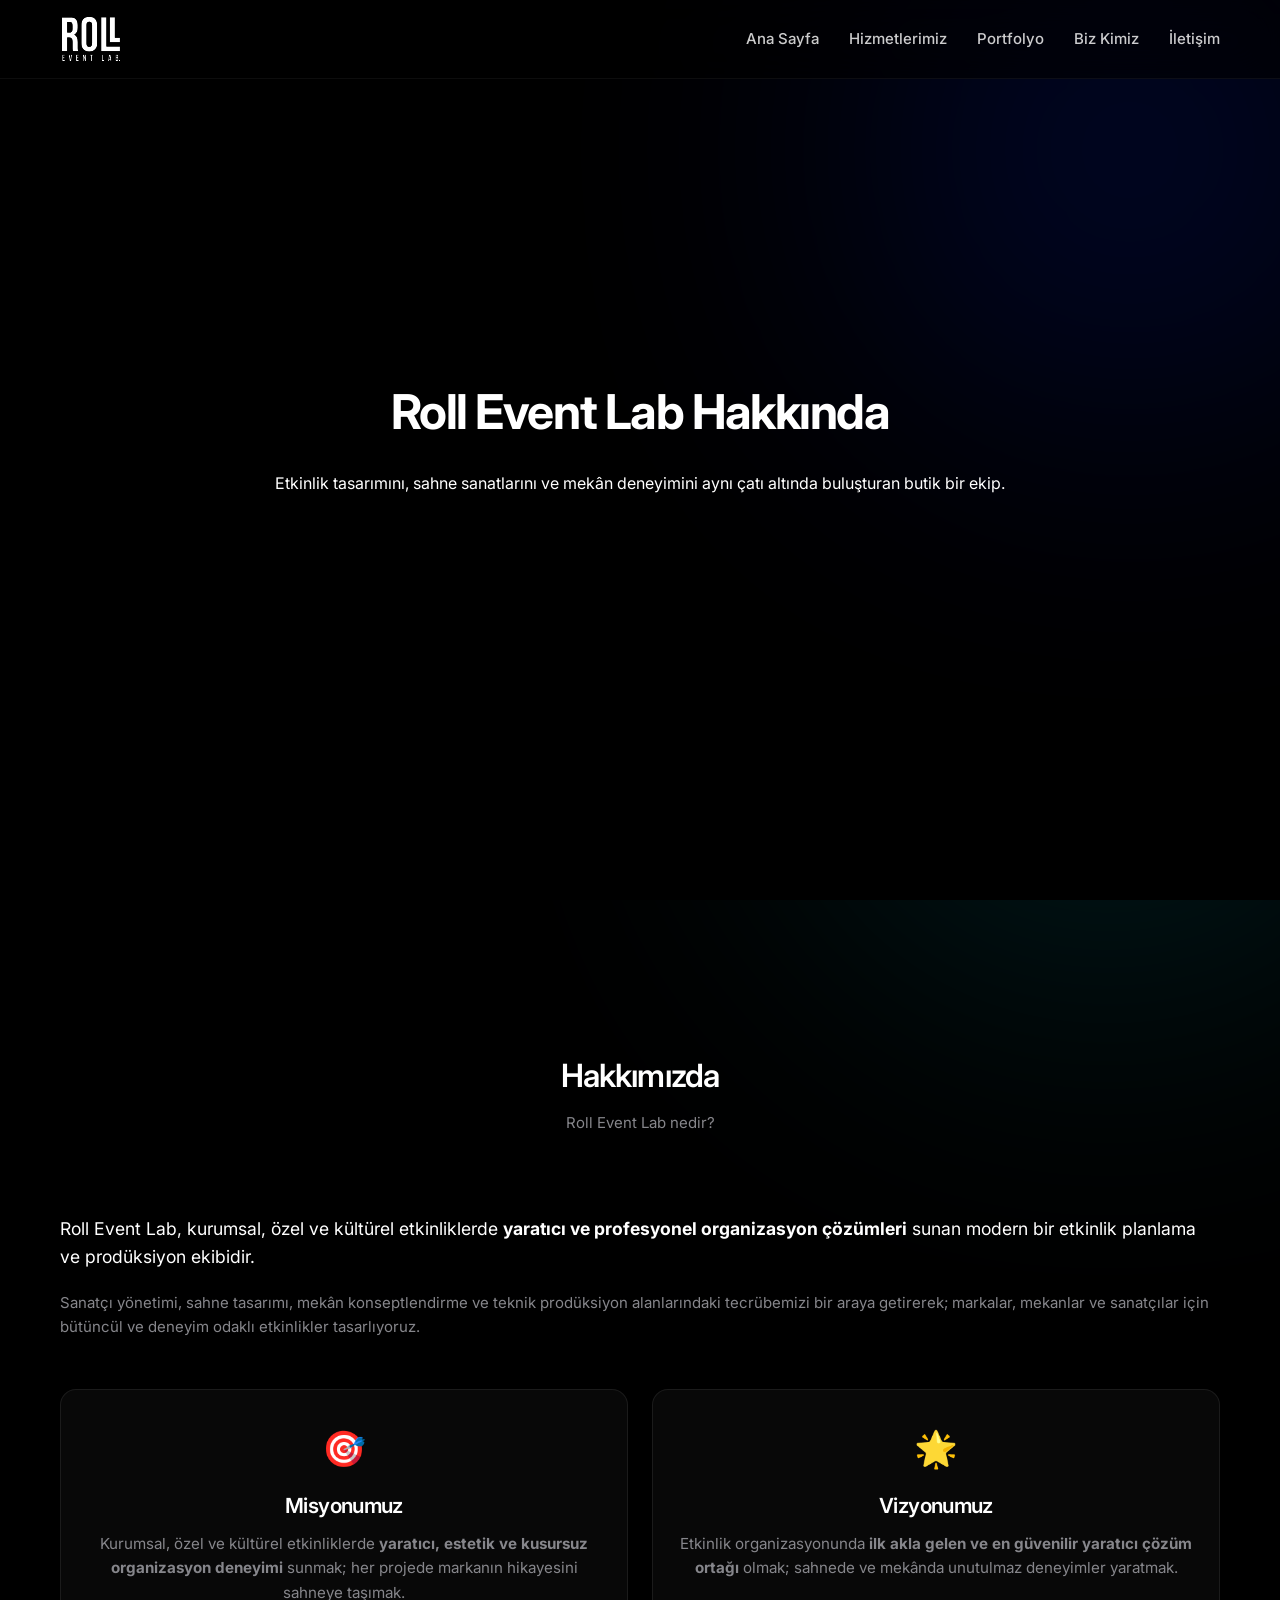
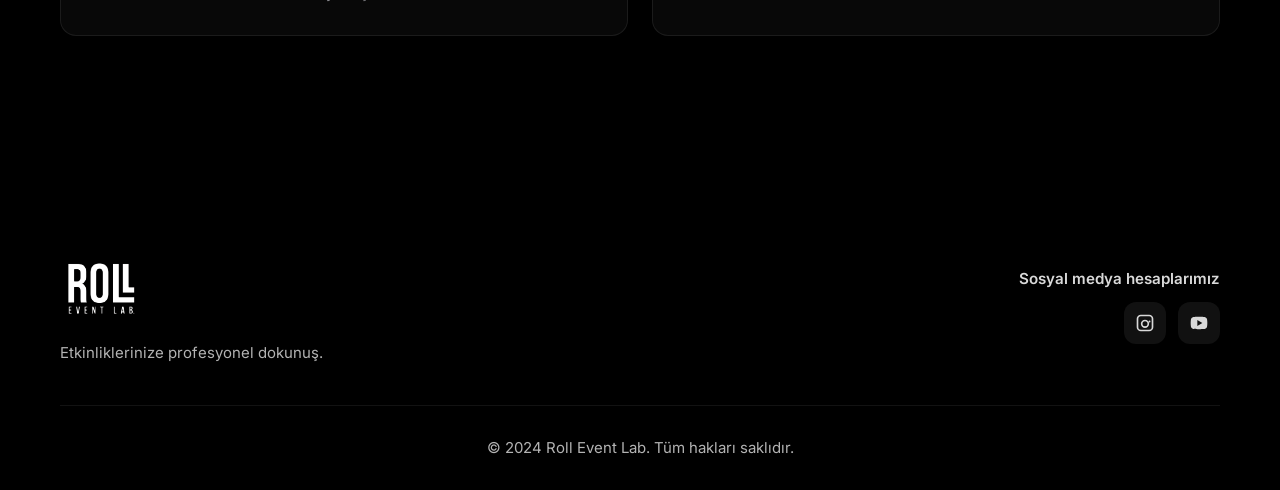
==== commit c59e9460: "design" ====
--- a/biz-kimiz.html
+++ b/biz-kimiz.html
@@ -13,7 +13,7 @@
 <body>
     <nav class="navbar">
         <div class="container">
-            <a href="index.html#anasayfa" class="logo"><img src="images/logo.jpg" alt="Roll Event Lab Logo"></a>
+            <a href="index.html#anasayfa" class="logo"><img src="images/headerlogo.svg" alt="Roll Event Lab Logo"></a>
             <ul class="nav-links">
                 <li><a href="index.html#anasayfa">Ana Sayfa</a></li>
                 <li><a href="index.html#hizmetler">Hizmetlerimiz</a></li>
@@ -86,7 +86,7 @@
         <div class="container">
             <div class="footer-content">
                 <div class="footer-brand">
-                    <a href="index.html#anasayfa" class="logo"><img src="images/logo.jpg" alt="Roll Event Lab Logo"></a>
+                    <a href="index.html#anasayfa" class="logo"><img src="images/footer.svg" alt="Roll Event Lab Logo"></a>
                     <p>Etkinliklerinize profesyonel dokunuş.</p>
                 </div>
                 <div class="footer-social">
--- a/css.css
+++ b/css.css
@@ -12,13 +12,64 @@
     --gray: #86868b;
 }
 
+html, body {
+    overflow-x: clip; /* clip is stricter than hidden on mobile */
+    max-width: 100vw;
+}
+
 body {
     font-family: -apple-system, BlinkMacSystemFont, "Inter", "SF Pro Display", "Segoe UI", Roboto, Helvetica, Arial, sans-serif;
-    color: var(--dark);
+    color: white;
     line-height: 1.6;
     font-size: 15px;
     -webkit-font-smoothing: antialiased;
     -moz-osx-font-smoothing: grayscale;
+    background-color: var(--dark);
+    position: relative;
+}
+
+/* Sihirli Apple Intelligence Arkaplan Işıkları (Floating Mesh Orbs) */
+body::before,
+body::after {
+    content: '';
+    position: fixed;
+    width: 60vw;
+    height: 60vw;
+    max-width: 600px;
+    max-height: 600px;
+    border-radius: 50%;
+    filter: blur(150px);
+    z-index: -2;
+    pointer-events: none;
+    opacity: 0.12;
+}
+
+body::before {
+    background: #FF00AA; /* Magenta / Fuşya */
+    top: -10%;
+    left: -10%;
+    animation: floatPink 25s infinite alternate cubic-bezier(0.4, 0, 0.2, 1);
+}
+
+body::after {
+    background: #00E5FF; /* Cyan / Turkuaz */
+    bottom: -10%;
+    right: -10%;
+    animation: floatCyan 30s infinite alternate cubic-bezier(0.4, 0, 0.2, 1);
+}
+
+@keyframes floatPink {
+    0% { transform: translate(0, 0) scale(1); }
+    33% { transform: translate(30vw, 20vh) scale(1.2); }
+    66% { transform: translate(10vw, 50vh) scale(0.8); }
+    100% { transform: translate(-10vw, 10vh) scale(1); }
+}
+
+@keyframes floatCyan {
+    0% { transform: translate(0, 0) scale(1); }
+    33% { transform: translate(-20vw, -30vh) scale(1.3); }
+    66% { transform: translate(-40vw, -10vh) scale(0.9); }
+    100% { transform: translate(10vw, -20vh) scale(1); }
 }
 
 h1, h2, h3, h4, h5, h6 {
@@ -37,11 +88,12 @@
     position: fixed;
     top: 0;
     width: 100%;
-    background: rgba(255, 255, 255, 0.95);
-    backdrop-filter: blur(10px);
+    background: rgba(0, 0, 0, 0.6);
+    backdrop-filter: blur(20px);
+    -webkit-backdrop-filter: blur(20px);
     z-index: 1000;
     padding: 15px 0;
-    box-shadow: 0 2px 20px rgba(0, 0, 0, 0.1);
+    border-bottom: 1px solid rgba(255, 255, 255, 0.05);
 }
 
 .navbar .container {
@@ -80,13 +132,13 @@
 
 .nav-links a {
     text-decoration: none;
-    color: var(--dark);
+    color: rgba(255, 255, 255, 0.8);
     font-weight: 500;
     transition: color 0.3s;
 }
 
 .nav-links a:hover {
-    color: var(--primary);
+    color: white;
 }
 
 .nav-item-has-dropdown {
@@ -101,24 +153,27 @@
     padding: 10px 0;
     margin: 0;
     min-width: 190px;
-    background: #fff;
-    box-shadow: 0 12px 30px rgba(0, 0, 0, 0.12);
-    border-radius: 12px;
+    background: rgba(20, 20, 22, 0.9);
+    backdrop-filter: blur(20px);
+    -webkit-backdrop-filter: blur(20px);
+    border: 1px solid rgba(255, 255, 255, 0.1);
+    box-shadow: 0 12px 40px rgba(0, 0, 0, 0.5);
+    border-radius: 14px;
     display: none;
     z-index: 1100;
 }
 
 .nav-dropdown li a {
     display: block;
-    padding: 8px 16px;
+    padding: 10px 16px;
     font-size: 0.9rem;
-    color: var(--dark);
+    color: rgba(255, 255, 255, 0.8);
     white-space: nowrap;
 }
 
 .nav-dropdown li a:hover {
-    background: rgba(108, 99, 255, 0.06);
-    color: var(--primary);
+    background: rgba(255, 255, 255, 0.05);
+    color: white;
 }
 
 @media (hover: hover) {
@@ -137,7 +192,7 @@
 .hamburger span {
     width: 25px;
     height: 3px;
-    background: var(--dark);
+    background: white;
     transition: 0.3s;
 }
 
@@ -224,6 +279,88 @@
     box-shadow: 0 10px 30px rgba(0, 29, 165, 0.3);
 }
 
+/* Brand Marquee */
+.brand-marquee {
+    background: transparent;
+    border-bottom: 1px solid rgba(255, 255, 255, 0.05);
+    padding: 60px 0;
+    overflow: hidden;
+    display: flex;
+    white-space: nowrap;
+    position: relative;
+    -webkit-mask-image: linear-gradient(90deg, transparent, #000 15%, #000 85%, transparent);
+    mask-image: linear-gradient(90deg, transparent, #000 15%, #000 85%, transparent);
+}
+
+.marquee-content {
+    display: flex;
+    align-items: center;
+    justify-content: flex-start;
+    min-width: max-content;
+    flex-shrink: 0;
+    gap: 50px;
+    padding-right: 50px;
+    animation: textMarquee 25s linear infinite;
+}
+
+.marquee-content span {
+    font-size: 2.6rem;
+    font-weight: 700;
+    color: rgba(255, 255, 255, 0.25);
+    letter-spacing: -1px;
+    text-transform: uppercase;
+    transition: color 0.4s ease, text-shadow 0.4s ease;
+    cursor: default;
+}
+
+.marquee-img {
+    width: 90px;
+    height: 90px;
+    border-radius: 50%;
+    object-fit: cover;
+    filter: grayscale(100%) opacity(0.5);
+    border: 3px solid rgba(255, 255, 255, 0.1);
+    transition: filter 0.4s ease, transform 0.4s ease, box-shadow 0.4s ease, border-color 0.4s ease;
+    cursor: pointer;
+}
+
+.marquee-img:hover {
+    filter: grayscale(0%) opacity(1);
+    transform: scale(1.15) rotate(-5deg);
+    box-shadow: 0 10px 25px rgba(0, 29, 165, 0.5);
+    border-color: var(--primary);
+}
+
+.marquee-content span.dot {
+    font-size: 1.5rem;
+    color: var(--primary);
+    opacity: 0.8;
+}
+
+.marquee-content span:not(.dot):hover {
+    color: white;
+    text-shadow: 0 0 20px rgba(255, 255, 255, 0.3);
+}
+
+@keyframes textMarquee {
+    0% { transform: translateX(0); }
+    100% { transform: translateX(-100%); }
+}
+
+@media (max-width: 768px) {
+    .marquee-content {
+        gap: 25px;
+        padding-right: 25px;
+    }
+    .marquee-content span {
+        font-size: 1.8rem;
+    }
+    .marquee-img {
+        width: 65px;
+        height: 65px;
+    }
+}
+
 /* Section Titles */
 .section-title {
     font-size: 2rem;
@@ -240,7 +377,23 @@
 /* Services */
 .services {
     padding: 150px 0;
-    background: var(--light);
+    background: transparent;
+    position: relative;
+    overflow: hidden;
+}
+.services::before {
+    content: '';
+    position: absolute;
+    width: 600px;
+    height: 600px;
+    background: var(--primary);
+    border-radius: 50%;
+    filter: blur(200px);
+    opacity: 0.15;
+    bottom: -200px;
+    left: -200px;
+    z-index: -1;
+    pointer-events: none;
 }
 
 .services-grid {
@@ -250,29 +403,50 @@
 }
 
 .service-card {
-    background: white;
+    background: rgba(255, 255, 255, 0.03);
+    border: 1px solid rgba(255, 255, 255, 0.08);
+    backdrop-filter: blur(10px);
+    -webkit-backdrop-filter: blur(10px);
     padding: 28px 22px;
     border-radius: 20px;
     text-align: center;
     transition: transform 0.4s cubic-bezier(0.16, 1, 0.3, 1), box-shadow 0.4s cubic-bezier(0.16, 1, 0.3, 1);
     text-decoration: none;
     display: block;
-    color: inherit;
+    color: white;
 }
 
 .service-card:hover {
     transform: translateY(-6px);
-    box-shadow: 0 20px 40px rgba(0, 0, 0, 0.05);
+    box-shadow: 0 20px 40px rgba(0, 0, 0, 0.3);
 }
 
 .service-icon {
-    font-size: 3rem;
-    margin-bottom: 20px;
+    width: 36px;
+    height: 36px;
+    background-color: currentColor;
+    -webkit-mask-image: url("data:image/svg+xml,%3Csvg xmlns='http://www.w3.org/2000/svg' viewBox='0 0 100 100'%3E%3Cpath d='M 50 0 C 50 40, 60 50, 100 50 C 60 50, 50 60, 50 100 C 50 60, 40 50, 0 50 C 40 50, 50 40, 50 0 Z'/%3E%3C/svg%3E");
+    -webkit-mask-size: contain;
+    -webkit-mask-repeat: no-repeat;
+    -webkit-mask-position: center;
+    mask-image: url("data:image/svg+xml,%3Csvg xmlns='http://www.w3.org/2000/svg' viewBox='0 0 100 100'%3E%3Cpath d='M 50 0 C 50 40, 60 50, 100 50 C 60 50, 50 60, 50 100 C 50 60, 40 50, 0 50 C 40 50, 50 40, 50 0 Z'/%3E%3C/svg%3E");
+    mask-size: contain;
+    mask-repeat: no-repeat;
+    mask-position: center;
+    margin: 10px auto 30px;
+    position: relative;
+    filter: drop-shadow(0 0 8px currentColor);
+    transition: transform 0.6s cubic-bezier(0.16, 1, 0.3, 1), filter 0.6s cubic-bezier(0.16, 1, 0.3, 1);
+}
+
+.service-card:hover .service-icon {
+    transform: scale(1.3) rotate(90deg);
+    filter: drop-shadow(0 0 16px currentColor);
 }
 
 .service-card h3 {
     margin-bottom: 15px;
-    color: var(--dark);
+    color: white;
 }
 
 .service-card p {
@@ -340,7 +514,7 @@
 
 .service-sub-sections {
     padding: 150px 0;
-    background: var(--light);
+    background: transparent;
 }
 
 .sub-service-row {
@@ -370,7 +544,7 @@
     height: 400px;
     object-fit: cover;
     display: block;
-    background: #eef2f5;
+    background: #111;
 }
 
 .sub-service-text {
@@ -473,6 +647,22 @@
 /* Portfolio (Homepage) */
 .portfolio {
     padding: 150px 0;
+    position: relative;
+    overflow: hidden;
+}
+.portfolio::before {
+    content: '';
+    position: absolute;
+    width: 500px;
+    height: 500px;
+    background: var(--primary);
+    border-radius: 50%;
+    filter: blur(180px);
+    opacity: 0.15;
+    top: 50%;
+    right: -200px;
+    z-index: -1;
+    pointer-events: none;
 }
 
 .portfolio-grid {
@@ -546,7 +736,7 @@
 /* About */
 .about {
     padding: 150px 0;
-    background: var(--light);
+    background: transparent;
 }
 
 .about-cards {
@@ -557,11 +747,14 @@
 }
 
 .about-card {
-    background: #fff;
+    background: rgba(255, 255, 255, 0.03);
+    border: 1px solid rgba(255, 255, 255, 0.08);
+    backdrop-filter: blur(10px);
+    -webkit-backdrop-filter: blur(10px);
     padding: 30px 24px;
     border-radius: 16px;
     text-align: center;
-    box-shadow: 0 10px 30px rgba(0, 0, 0, 0.06);
+    color: white;
 }
 
 .about-card-icon {
@@ -582,7 +775,7 @@
 
 .about-text .lead {
     font-size: 1.1rem;
-    color: var(--dark);
+    color: white;
     margin-bottom: 20px;
 }
 
@@ -614,9 +807,34 @@
     font-size: 0.9rem;
 }
 
+.about-btn {
+    display: flex;
+    justify-content: center;
+    align-items: center;
+    width: max-content;
+    margin: 50px auto 0;
+}
+
 /* Contact */
 .contact {
     padding: 150px 0;
+    position: relative;
+    overflow: hidden;
+}
+.contact::before {
+    content: '';
+    position: absolute;
+    width: 600px;
+    height: 600px;
+    background: var(--primary);
+    border-radius: 50%;
+    filter: blur(200px);
+    opacity: 0.15;
+    bottom: -100px;
+    left: 50%;
+    transform: translateX(-50%);
+    z-index: -1;
+    pointer-events: none;
 }
 
 .contact-wrapper {
@@ -651,11 +869,13 @@
 
 .contact-form input,
 .contact-form textarea {
-    padding: 10px 15px;
-    border: 2px solid #eee;
-    border-radius: 10px;
+    padding: 15px;
+    background: rgba(255, 255, 255, 0.03);
+    border: 1px solid rgba(255, 255, 255, 0.1);
+    color: white;
+    border-radius: 12px;
     font-family: inherit;
-    font-size: 0.9rem;
+    font-size: 1rem;
     transition: border-color 0.3s;
 }
 
@@ -663,6 +883,7 @@
 .contact-form textarea:focus {
     outline: none;
     border-color: var(--primary);
+    background: rgba(255, 255, 255, 0.06);
 }
 
 /* Footer */
@@ -681,6 +902,10 @@
 
 .footer-brand .logo {
     color: white;
+}
+
+.footer-brand .logo img {
+    height: 85px;
 }
 
 .footer-brand p {
@@ -857,6 +1082,14 @@
         gap: 30px;
     }
 
+    .footer-brand .logo {
+        justify-content: center;
+    }
+
+    .footer-brand .logo img {
+        height: 110px;
+    }
+
     .footer-social {
         align-items: center;
     }
@@ -1094,7 +1327,7 @@
 /* ------------------------------------------- */
 .portfolio-marquee-section {
     padding: var(--section-padding) 0;
-    background: var(--light);
+    background: transparent;
     overflow: hidden;
 }
 
@@ -1123,12 +1356,12 @@
 
 .hm-wrapper::before {
     left: 0;
-    background: linear-gradient(to right, var(--light) 0%, transparent 100%);
+    background: linear-gradient(to right, #000 0%, transparent 100%);
 }
 
 .hm-wrapper::after {
     right: 0;
-    background: linear-gradient(to left, var(--light) 0%, transparent 100%);
+    background: linear-gradient(to left, #000 0%, transparent 100%);
 }
 
 .hm-track {
@@ -1213,7 +1446,7 @@
 .portfolio-page-header {
     padding-top: 150px;
     padding-bottom: 40px;
-    background: var(--light);
+    background: transparent;
 }
 
 .portfolio-filters {
@@ -1222,25 +1455,37 @@
     flex-wrap: wrap;
     gap: 15px;
     margin-top: 40px;
+    margin-bottom: 20px;
 }
 
 .filter-btn {
-    padding: 10px 24px;
-    background: transparent;
-    border: 2px solid var(--primary);
-    color: var(--primary);
-    border-radius: 30px;
+    padding: 12px 28px;
+    background: rgba(255, 255, 255, 0.03);
+    border: 1px solid rgba(255, 255, 255, 0.08);
+    backdrop-filter: blur(10px);
+    -webkit-backdrop-filter: blur(10px);
+    color: rgba(255, 255, 255, 0.7);
+    border-radius: 40px;
     font-weight: 500;
     cursor: pointer;
-    transition: all 0.3s ease;
+    transition: all 0.4s cubic-bezier(0.16, 1, 0.3, 1);
     font-family: 'Space Grotesk', sans-serif;
     letter-spacing: 0.5px;
 }
 
-.filter-btn:hover,
+.filter-btn:hover {
+    color: white;
+    background: rgba(255, 255, 255, 0.08);
+    border-color: rgba(255, 255, 255, 0.2);
+    transform: translateY(-2px);
+}
+
 .filter-btn.active {
     background: var(--primary);
     color: white;
+    border-color: var(--primary);
+    box-shadow: 0 5px 20px rgba(0, 29, 165, 0.5);
+    transform: translateY(-2px);
 }
 
 .portfolio-grid-container {
